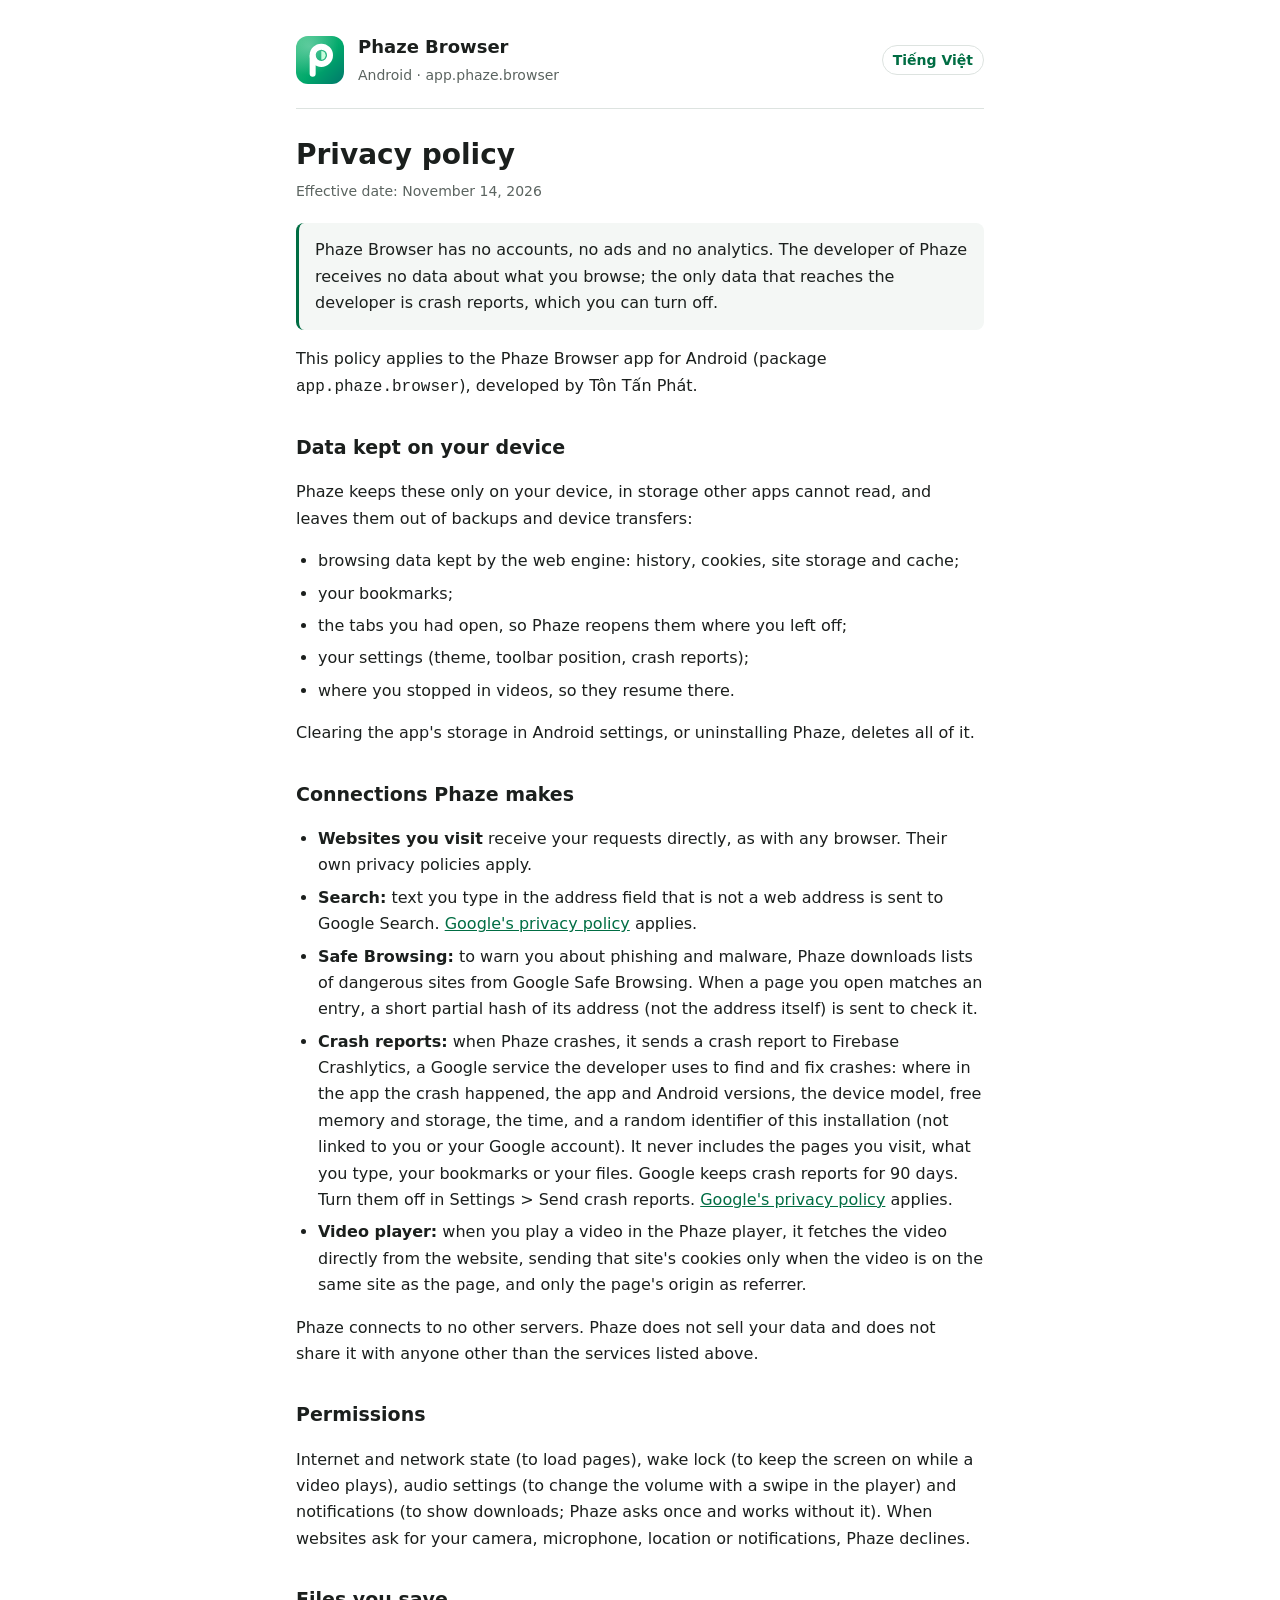
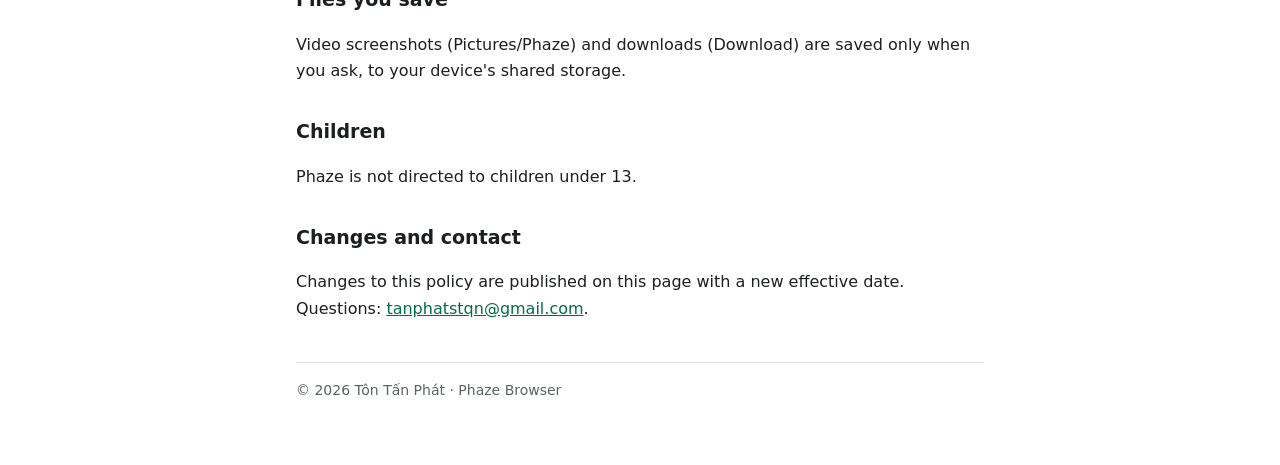
==== index.html @ 5da0ae71 "Add Phaze Browser privacy policy page (English and Vietnamese) Co-Authored-By: Claude Opus 5.5 <nore" ====
<!doctype html>
<html lang="en">
<head>
  <meta charset="utf-8">
  <meta name="viewport" content="width=device-width, initial-scale=1">
  <title>Phaze Browser Privacy Policy</title>
  <meta name="description" content="Privacy policy of Phaze Browser for Android: what data stays on your device, what connections the app makes and what permissions it uses.">
  <link rel="icon" href="icon.svg" type="image/svg+xml">
  <link rel="alternate" hreflang="vi" href="vi/">
  <link rel="stylesheet" href="style.css">
</head>
<body>
<main>
  <header>
    <img src="icon.svg" alt="">
    <div class="app">
      <strong>Phaze Browser</strong>
      <span>Android · app.phaze.browser</span>
    </div>
    <nav class="lang"><a href="vi/" hreflang="vi" lang="vi">Tiếng Việt</a></nav>
  </header>

  <h1>Privacy policy</h1>
  <p class="meta">Effective date: November 14, 2026</p>

  <p class="summary">Phaze Browser has no accounts, no ads and no analytics. The developer of Phaze receives no data about what you browse; the only data that reaches the developer is crash reports, which you can turn off.</p>

  <p>This policy applies to the Phaze Browser app for Android (package <code>app.phaze.browser</code>), developed by Tôn Tấn Phát.</p>

  <h2>Data kept on your device</h2>
  <p>Phaze keeps these only on your device, in storage other apps cannot read, and leaves them out of backups and device transfers:</p>
  <ul>
    <li>browsing data kept by the web engine: history, cookies, site storage and cache;</li>
    <li>your bookmarks;</li>
    <li>the tabs you had open, so Phaze reopens them where you left off;</li>
    <li>your settings (theme, toolbar position, crash reports);</li>
    <li>where you stopped in videos, so they resume there.</li>
  </ul>
  <p>Clearing the app's storage in Android settings, or uninstalling Phaze, deletes all of it.</p>

  <h2>Connections Phaze makes</h2>
  <ul>
    <li><strong>Websites you visit</strong> receive your requests directly, as with any browser. Their own privacy policies apply.</li>
    <li><strong>Search:</strong> text you type in the address field that is not a web address is sent to Google Search. <a href="https://policies.google.com/privacy">Google's privacy policy</a> applies.</li>
    <li><strong>Safe Browsing:</strong> to warn you about phishing and malware, Phaze downloads lists of dangerous sites from Google Safe Browsing. When a page you open matches an entry, a short partial hash of its address (not the address itself) is sent to check it.</li>
    <li><strong>Crash reports:</strong> when Phaze crashes, it sends a crash report to Firebase Crashlytics, a Google service the developer uses to find and fix crashes: where in the app the crash happened, the app and Android versions, the device model, free memory and storage, the time, and a random identifier of this installation (not linked to you or your Google account). It never includes the pages you visit, what you type, your bookmarks or your files. Google keeps crash reports for 90 days. Turn them off in Settings &gt; Send crash reports. <a href="https://policies.google.com/privacy">Google's privacy policy</a> applies.</li>
    <li><strong>Video player:</strong> when you play a video in the Phaze player, it fetches the video directly from the website, sending that site's cookies only when the video is on the same site as the page, and only the page's origin as referrer.</li>
  </ul>
  <p>Phaze connects to no other servers. Phaze does not sell your data and does not share it with anyone other than the services listed above.</p>

  <h2>Permissions</h2>
  <p>Internet and network state (to load pages), wake lock (to keep the screen on while a video plays), audio settings (to change the volume with a swipe in the player) and notifications (to show downloads; Phaze asks once and works without it). When websites ask for your camera, microphone, location or notifications, Phaze declines.</p>

  <h2>Files you save</h2>
  <p>Video screenshots (Pictures/Phaze) and downloads (Download) are saved only when you ask, to your device's shared storage.</p>

  <h2>Children</h2>
  <p>Phaze is not directed to children under 13.</p>

  <h2>Changes and contact</h2>
  <p>Changes to this policy are published on this page with a new effective date. Questions: <a href="mailto:tanphatstqn@gmail.com">tanphatstqn@gmail.com</a>.</p>

  <footer>© 2026 Tôn Tấn Phát · Phaze Browser</footer>
</main>
</body>
</html>
---- style.css ----
:root {
  --bg: #ffffff;
  --surface: #f4f7f5;
  --text: #1b1f1d;
  --muted: #5b6460;
  --border: #dde3e0;
  --accent: #006d43;
}

@media (prefers-color-scheme: dark) {
  :root {
    --bg: #121514;
    --surface: #1b201e;
    --text: #e3e8e5;
    --muted: #9aa49f;
    --border: #2c3330;
    --accent: #58de9d;
  }
}

* { box-sizing: border-box; }

html { -webkit-text-size-adjust: 100%; }

body {
  margin: 0;
  background: var(--bg);
  color: var(--text);
  font: 16px/1.65 system-ui, -apple-system, "Segoe UI", Roboto, "Helvetica Neue", Arial, sans-serif;
}

main {
  max-width: 720px;
  margin: 0 auto;
  padding: 32px 16px 64px;
}

header {
  display: flex;
  align-items: center;
  gap: 14px;
  padding-bottom: 20px;
  border-bottom: 1px solid var(--border);
}

header img {
  width: 48px;
  height: 48px;
  border-radius: 12px;
  flex: none;
}

header .app { flex: 1; min-width: 0; }
header .app strong { display: block; font-size: 18px; }
header .app span { color: var(--muted); font-size: 14px; }

.lang a {
  color: var(--accent);
  text-decoration: none;
  font-size: 14px;
  font-weight: 600;
  padding: 6px 10px;
  border: 1px solid var(--border);
  border-radius: 999px;
  white-space: nowrap;
}

h1 { font-size: 28px; line-height: 1.25; margin: 28px 0 8px; }
h2 { font-size: 19px; margin: 32px 0 8px; }

.meta { color: var(--muted); font-size: 14px; margin: 0 0 20px; }

.summary {
  background: var(--surface);
  border-left: 3px solid var(--accent);
  border-radius: 8px;
  padding: 14px 16px;
}

ul { padding-left: 22px; }
li { margin: 6px 0; }

a { color: var(--accent); }

footer {
  margin-top: 40px;
  padding-top: 16px;
  border-top: 1px solid var(--border);
  color: var(--muted);
  font-size: 14px;
}
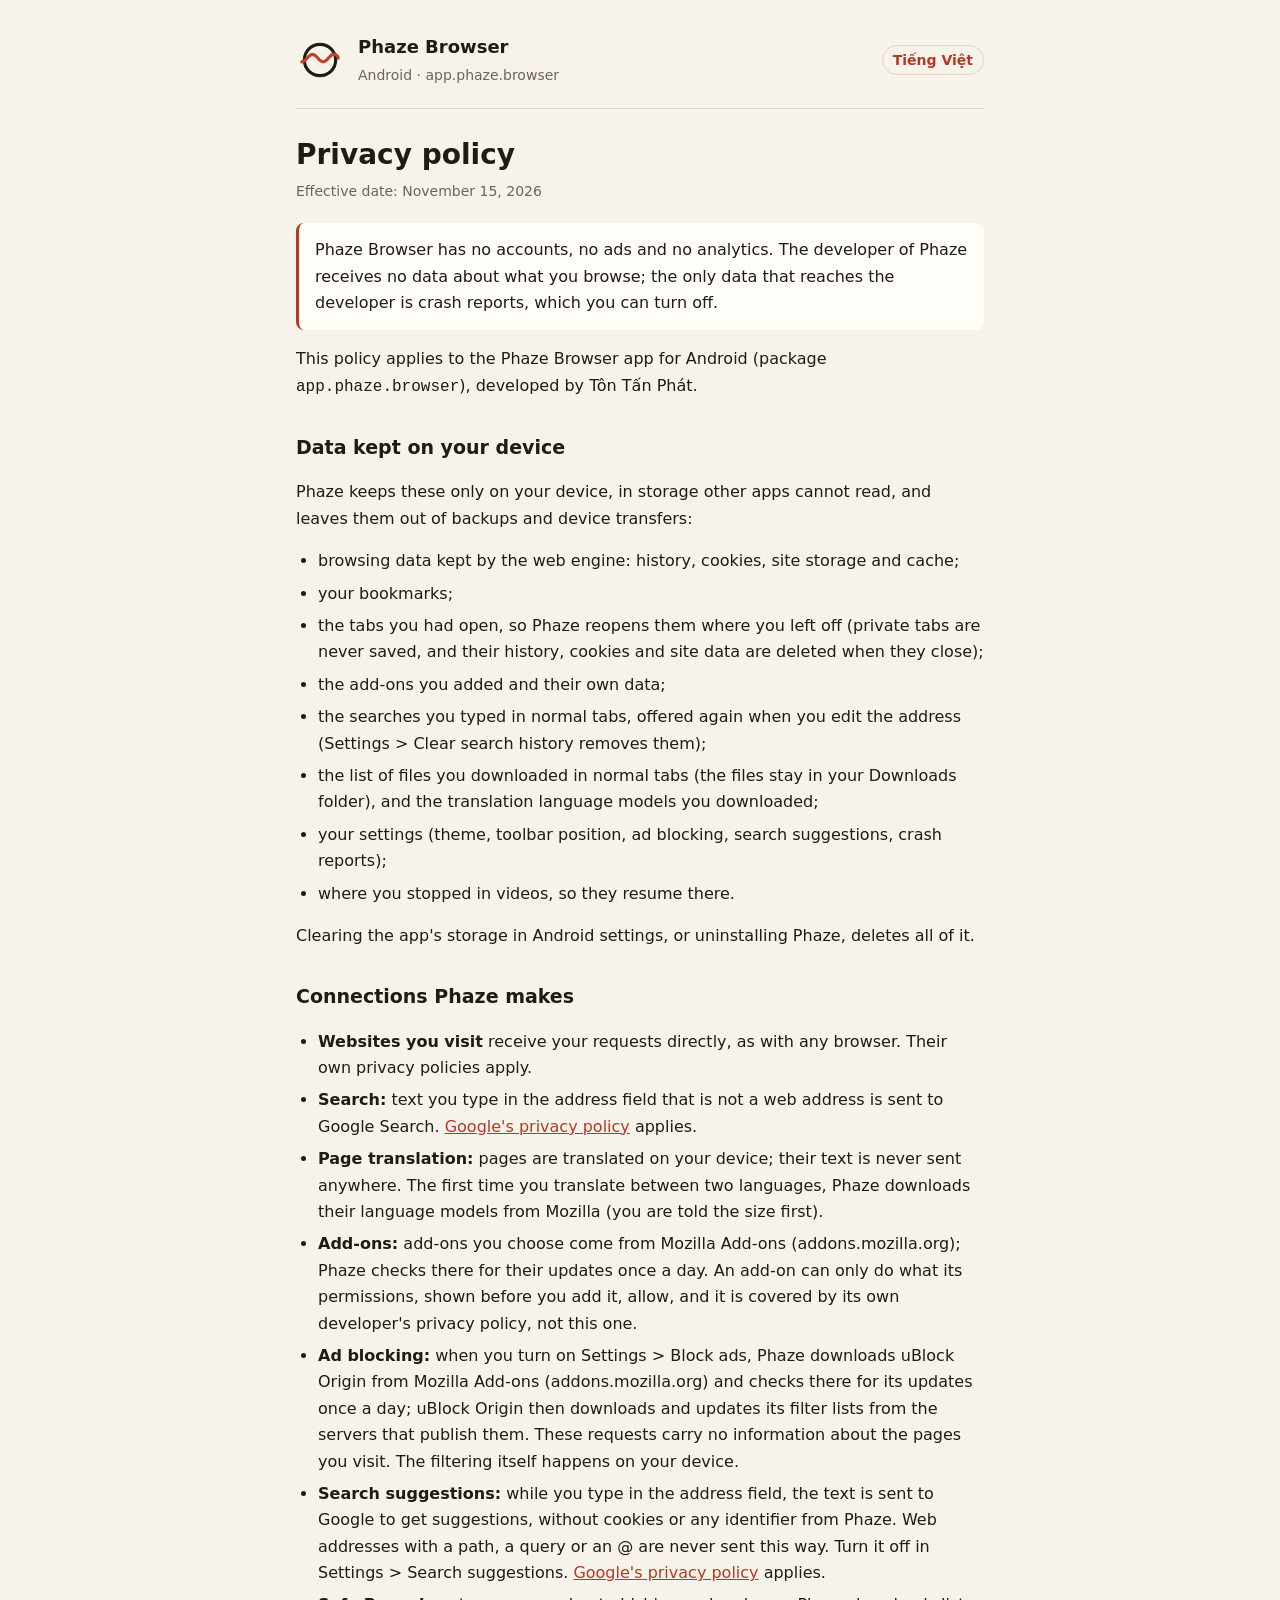
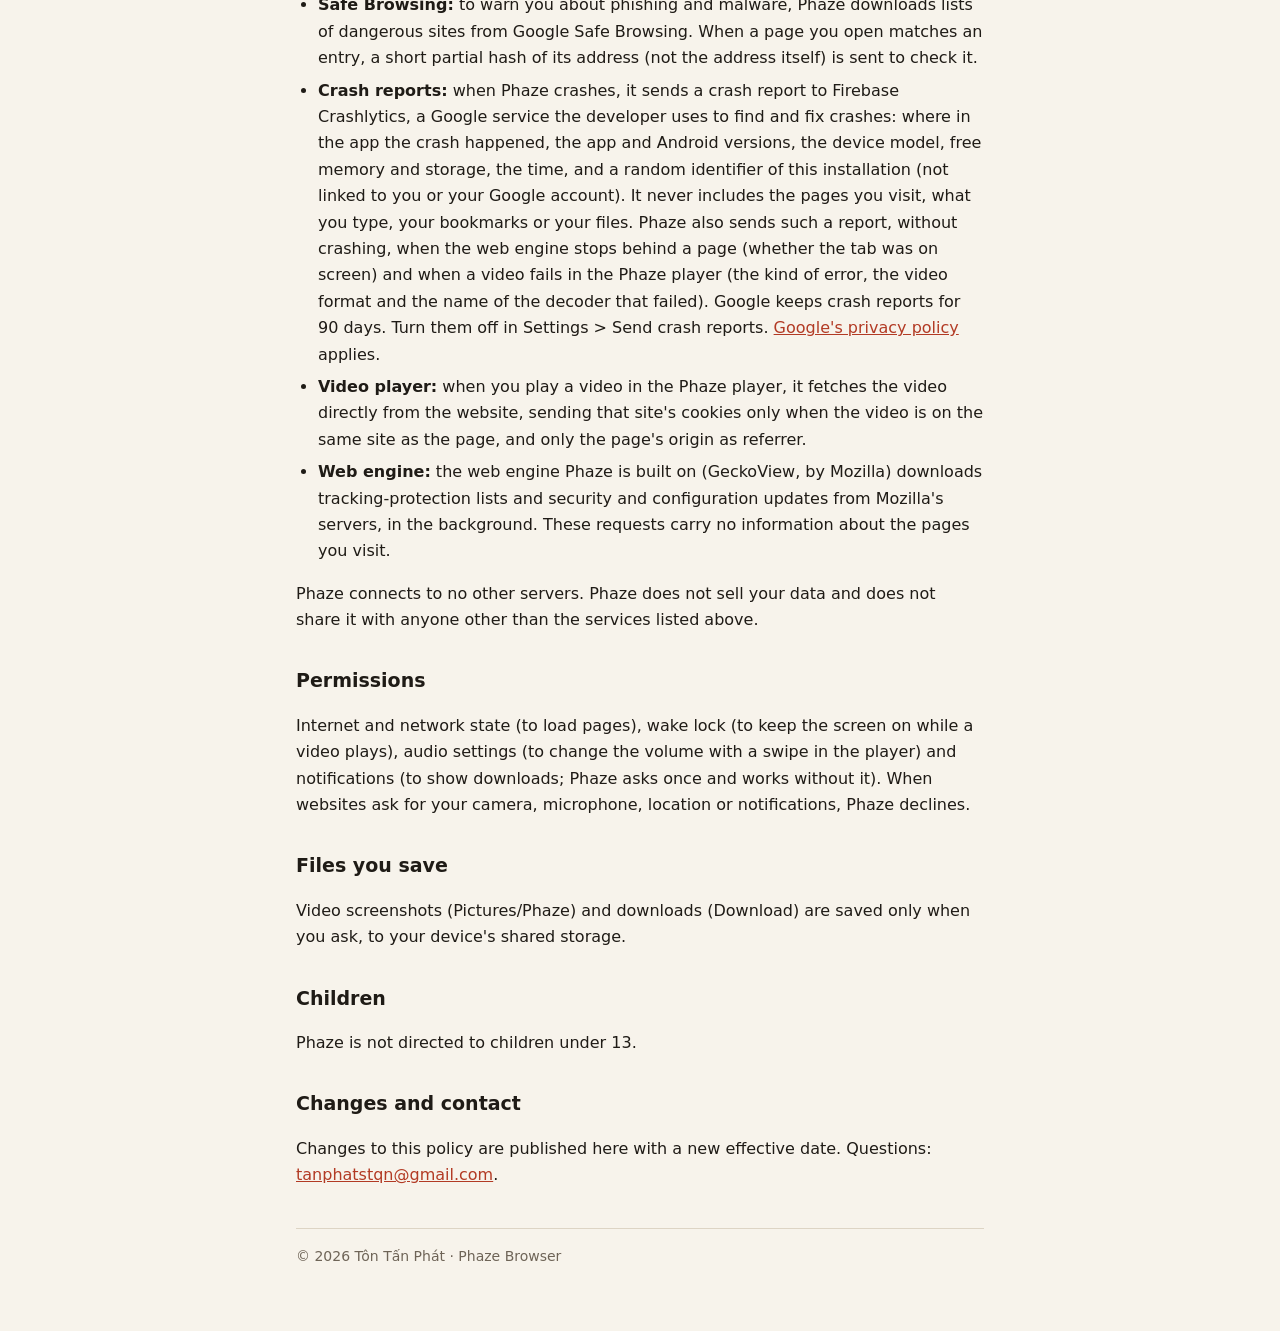
==== commit 62d70c40: "Update the privacy policy to the app's current text Effective 15 November 2026: add-ons, ad blocking" ====
--- a/index.html
+++ b/index.html
@@ -21,44 +21,45 @@
   </header>
 
   <h1>Privacy policy</h1>
-  <p class="meta">Effective date: November 14, 2026</p>
+  <p class="meta">Effective date: November 15, 2026</p>
 
-  <p class="summary">Phaze Browser has no accounts, no ads and no analytics. The developer of Phaze receives no data about what you browse; the only data that reaches the developer is crash reports, which you can turn off.</p>
-
-  <p>This policy applies to the Phaze Browser app for Android (package <code>app.phaze.browser</code>), developed by Tôn Tấn Phát.</p>
-
-  <h2>Data kept on your device</h2>
-  <p>Phaze keeps these only on your device, in storage other apps cannot read, and leaves them out of backups and device transfers:</p>
-  <ul>
-    <li>browsing data kept by the web engine: history, cookies, site storage and cache;</li>
-    <li>your bookmarks;</li>
-    <li>the tabs you had open, so Phaze reopens them where you left off;</li>
-    <li>your settings (theme, toolbar position, crash reports);</li>
-    <li>where you stopped in videos, so they resume there.</li>
-  </ul>
-  <p>Clearing the app's storage in Android settings, or uninstalling Phaze, deletes all of it.</p>
-
-  <h2>Connections Phaze makes</h2>
-  <ul>
-    <li><strong>Websites you visit</strong> receive your requests directly, as with any browser. Their own privacy policies apply.</li>
-    <li><strong>Search:</strong> text you type in the address field that is not a web address is sent to Google Search. <a href="https://policies.google.com/privacy">Google's privacy policy</a> applies.</li>
-    <li><strong>Safe Browsing:</strong> to warn you about phishing and malware, Phaze downloads lists of dangerous sites from Google Safe Browsing. When a page you open matches an entry, a short partial hash of its address (not the address itself) is sent to check it.</li>
-    <li><strong>Crash reports:</strong> when Phaze crashes, it sends a crash report to Firebase Crashlytics, a Google service the developer uses to find and fix crashes: where in the app the crash happened, the app and Android versions, the device model, free memory and storage, the time, and a random identifier of this installation (not linked to you or your Google account). It never includes the pages you visit, what you type, your bookmarks or your files. Google keeps crash reports for 90 days. Turn them off in Settings &gt; Send crash reports. <a href="https://policies.google.com/privacy">Google's privacy policy</a> applies.</li>
-    <li><strong>Video player:</strong> when you play a video in the Phaze player, it fetches the video directly from the website, sending that site's cookies only when the video is on the same site as the page, and only the page's origin as referrer.</li>
-  </ul>
-  <p>Phaze connects to no other servers. Phaze does not sell your data and does not share it with anyone other than the services listed above.</p>
-
-  <h2>Permissions</h2>
-  <p>Internet and network state (to load pages), wake lock (to keep the screen on while a video plays), audio settings (to change the volume with a swipe in the player) and notifications (to show downloads; Phaze asks once and works without it). When websites ask for your camera, microphone, location or notifications, Phaze declines.</p>
-
-  <h2>Files you save</h2>
-  <p>Video screenshots (Pictures/Phaze) and downloads (Download) are saved only when you ask, to your device's shared storage.</p>
-
-  <h2>Children</h2>
-  <p>Phaze is not directed to children under 13.</p>
-
-  <h2>Changes and contact</h2>
-  <p>Changes to this policy are published on this page with a new effective date. Questions: <a href="mailto:tanphatstqn@gmail.com">tanphatstqn@gmail.com</a>.</p>
+<p class="summary">Phaze Browser has no accounts, no ads and no analytics. The developer of Phaze receives no data about what you browse; the only data that reaches the developer is crash reports, which you can turn off.</p>
+<p>This policy applies to the Phaze Browser app for Android (package <code>app.phaze.browser</code>), developed by Tôn Tấn Phát.</p>
+<h2>Data kept on your device</h2>
+<p>Phaze keeps these only on your device, in storage other apps cannot read, and leaves them out of backups and device transfers:</p>
+<ul>
+<li>browsing data kept by the web engine: history, cookies, site storage and cache;</li>
+<li>your bookmarks;</li>
+<li>the tabs you had open, so Phaze reopens them where you left off (private tabs are never saved, and their history, cookies and site data are deleted when they close);</li>
+<li>the add-ons you added and their own data;</li>
+<li>the searches you typed in normal tabs, offered again when you edit the address (Settings &gt; Clear search history removes them);</li>
+<li>the list of files you downloaded in normal tabs (the files stay in your Downloads folder), and the translation language models you downloaded;</li>
+<li>your settings (theme, toolbar position, ad blocking, search suggestions, crash reports);</li>
+<li>where you stopped in videos, so they resume there.</li>
+</ul>
+<p>Clearing the app's storage in Android settings, or uninstalling Phaze, deletes all of it.</p>
+<h2>Connections Phaze makes</h2>
+<ul>
+<li><strong>Websites you visit</strong> receive your requests directly, as with any browser. Their own privacy policies apply.</li>
+<li><strong>Search:</strong> text you type in the address field that is not a web address is sent to Google Search. <a href="https://policies.google.com/privacy">Google's privacy policy</a> applies.</li>
+<li><strong>Page translation:</strong> pages are translated on your device; their text is never sent anywhere. The first time you translate between two languages, Phaze downloads their language models from Mozilla (you are told the size first).</li>
+<li><strong>Add-ons:</strong> add-ons you choose come from Mozilla Add-ons (addons.mozilla.org); Phaze checks there for their updates once a day. An add-on can only do what its permissions, shown before you add it, allow, and it is covered by its own developer's privacy policy, not this one.</li>
+<li><strong>Ad blocking:</strong> when you turn on Settings &gt; Block ads, Phaze downloads uBlock Origin from Mozilla Add-ons (addons.mozilla.org) and checks there for its updates once a day; uBlock Origin then downloads and updates its filter lists from the servers that publish them. These requests carry no information about the pages you visit. The filtering itself happens on your device.</li>
+<li><strong>Search suggestions:</strong> while you type in the address field, the text is sent to Google to get suggestions, without cookies or any identifier from Phaze. Web addresses with a path, a query or an @ are never sent this way. Turn it off in Settings &gt; Search suggestions. <a href="https://policies.google.com/privacy">Google's privacy policy</a> applies.</li>
+<li><strong>Safe Browsing:</strong> to warn you about phishing and malware, Phaze downloads lists of dangerous sites from Google Safe Browsing. When a page you open matches an entry, a short partial hash of its address (not the address itself) is sent to check it.</li>
+<li><strong>Crash reports:</strong> when Phaze crashes, it sends a crash report to Firebase Crashlytics, a Google service the developer uses to find and fix crashes: where in the app the crash happened, the app and Android versions, the device model, free memory and storage, the time, and a random identifier of this installation (not linked to you or your Google account). It never includes the pages you visit, what you type, your bookmarks or your files. Phaze also sends such a report, without crashing, when the web engine stops behind a page (whether the tab was on screen) and when a video fails in the Phaze player (the kind of error, the video format and the name of the decoder that failed). Google keeps crash reports for 90 days. Turn them off in Settings &gt; Send crash reports. <a href="https://policies.google.com/privacy">Google's privacy policy</a> applies.</li>
+<li><strong>Video player:</strong> when you play a video in the Phaze player, it fetches the video directly from the website, sending that site's cookies only when the video is on the same site as the page, and only the page's origin as referrer.</li>
+<li><strong>Web engine:</strong> the web engine Phaze is built on (GeckoView, by Mozilla) downloads tracking-protection lists and security and configuration updates from Mozilla's servers, in the background. These requests carry no information about the pages you visit.</li>
+</ul>
+<p>Phaze connects to no other servers. Phaze does not sell your data and does not share it with anyone other than the services listed above.</p>
+<h2>Permissions</h2>
+<p>Internet and network state (to load pages), wake lock (to keep the screen on while a video plays), audio settings (to change the volume with a swipe in the player) and notifications (to show downloads; Phaze asks once and works without it). When websites ask for your camera, microphone, location or notifications, Phaze declines.</p>
+<h2>Files you save</h2>
+<p>Video screenshots (Pictures/Phaze) and downloads (Download) are saved only when you ask, to your device's shared storage.</p>
+<h2>Children</h2>
+<p>Phaze is not directed to children under 13.</p>
+<h2>Changes and contact</h2>
+<p>Changes to this policy are published here with a new effective date. Questions: <a href="mailto:tanphatstqn@gmail.com">tanphatstqn@gmail.com</a>.</p>
 
   <footer>© 2026 Tôn Tấn Phát · Phaze Browser</footer>
 </main>
--- a/style.css
+++ b/style.css
@@ -1,20 +1,20 @@
 :root {
-  --bg: #ffffff;
-  --surface: #f4f7f5;
-  --text: #1b1f1d;
-  --muted: #5b6460;
-  --border: #dde3e0;
-  --accent: #006d43;
+  --bg: #f7f3eb;
+  --surface: #fffdf8;
+  --text: #1f1b16;
+  --muted: #6e6457;
+  --border: #ddd4c4;
+  --accent: #b23a24;
 }
 
 @media (prefers-color-scheme: dark) {
   :root {
-    --bg: #121514;
-    --surface: #1b201e;
-    --text: #e3e8e5;
-    --muted: #9aa49f;
-    --border: #2c3330;
-    --accent: #58de9d;
+    --bg: #1c1916;
+    --surface: #26221e;
+    --text: #ede6da;
+    --muted: #b8ad9d;
+    --border: #3a332c;
+    --accent: #f08a6e;
   }
 }
 
